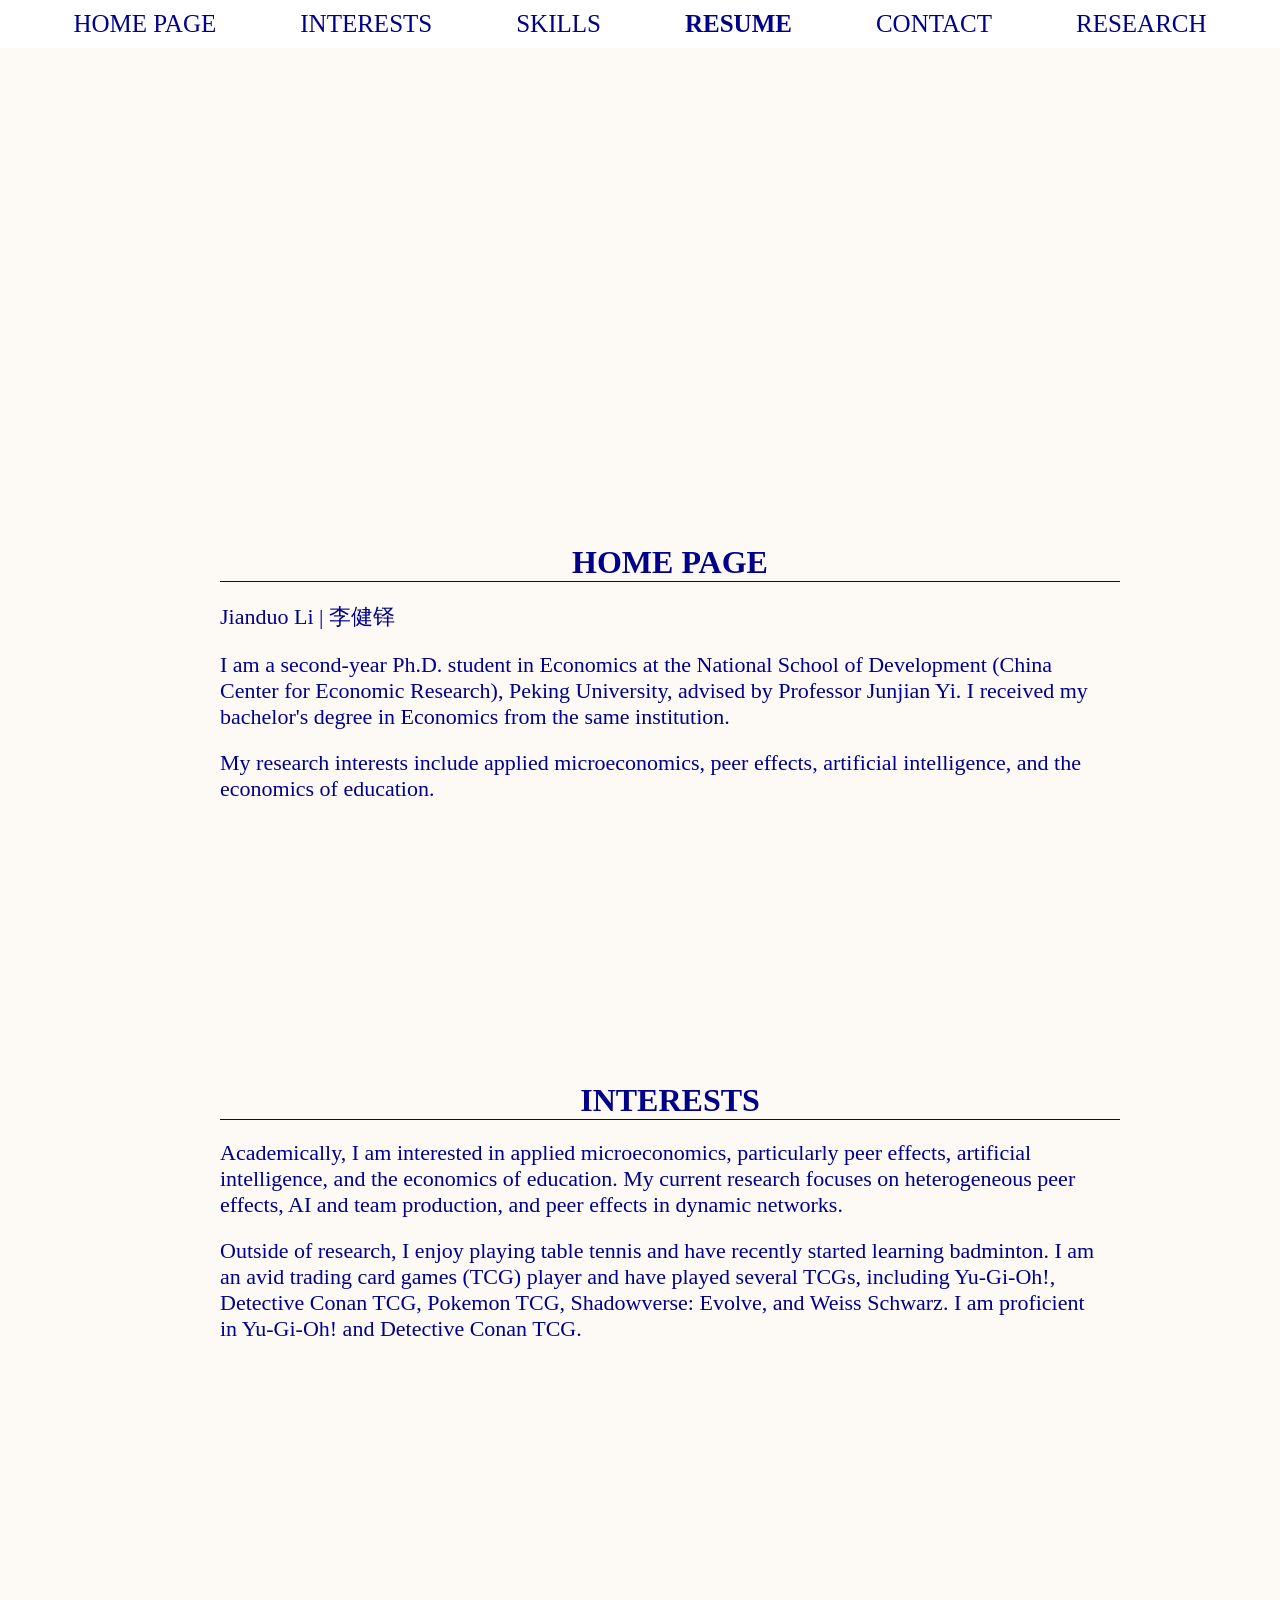
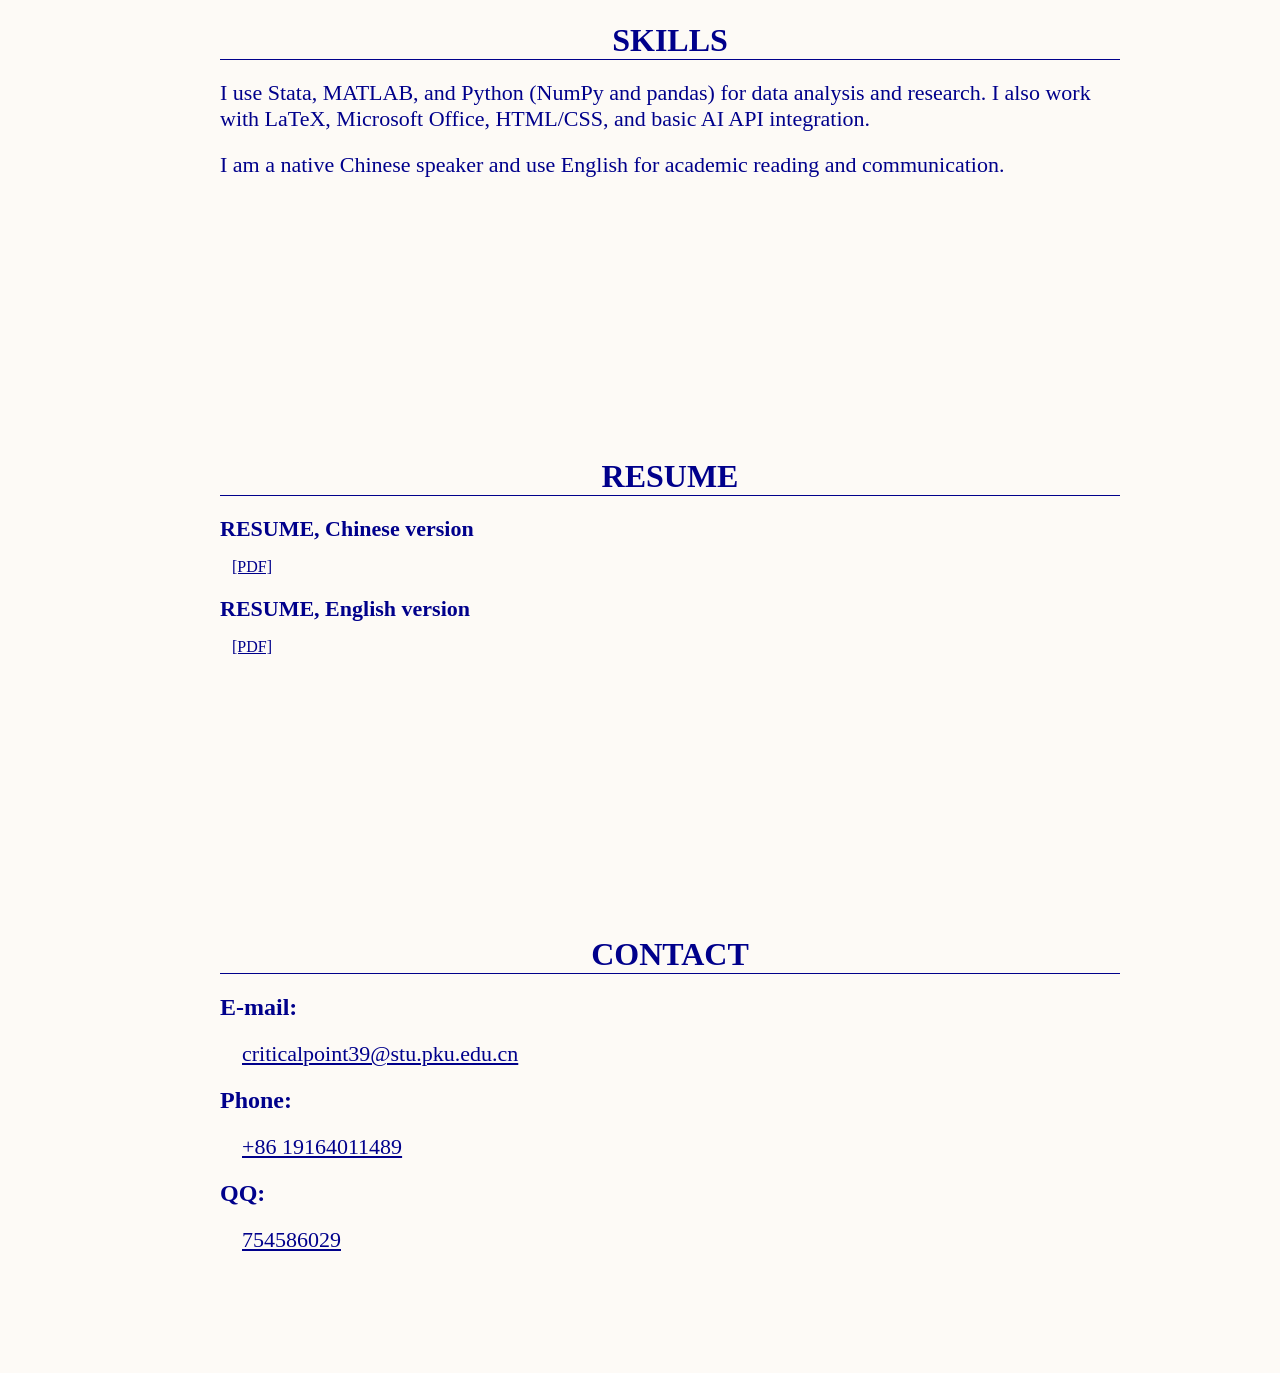
==== index.html @ 70d0a5f9 "Update index.html" ====
<!DOCTYPE html>
<html>

<head>
	<title>Jianduo Li 李健铎 #ECON </title>
	<style>
        h2 {
            color: darkblue;
            font-family: 'Castellar', serif;
            margin-top: 5em;
            font-size: 32px;
            text-align: center;
            padding-top: 0; /* 移除顶部内边距 */
            margin-bottom: 10px; /* 添加底部外边距，以与下面的ul元素间距开一点 */
            margin-left: 60px;
            border-bottom: 1px solid darkblue;
        }

        #section1 h2 {
            margin-top: 17em;
        }

        h3, h5, h6 {
            color: darkblue;
            font-family: 'Castellar', serif;
            margin-top: 6em;
            font-size: 32px;
            text-align: center;
            padding-top: 0; /* 移除顶部内边距 */
            margin-bottom: 10px; /* 添加底部外边距，以与下面的ul元素间距开一点 */
            margin-left: 60px;
        }
        h4 {
            margin-bottom:10em;
        }
        body {
            justify-content: center;
            align-items: center;
            margin: 0 auto;
            padding-bottom: 0px;
            max-width: 65%;
            background-color: #FDFAF6;
			font-family: 'Palatino Linotype', serif;
            color: darkblue;
        }

        nav {
            position: fixed;
            text-align: center;
            top: 0;
            left: 0px;
            right: 0px;
            width: 100%;
            background: #ffffff;
            padding: 10px 0;
            display: block;
            justify-content: initial;
            z-index: 1000;
        }

            nav a {
                font-family: 'Castellar', serif;
                font-weight: lighter;
                font-size: 25px;
                text-align: center;
                margin: 0px 10px;
                padding: 0px;
                display: inline-block;
                text-decoration: none;
                color: darkblue;
            }


        nav a.active {
            font-weight: bold;
        }

        @media screen and (max-width: 1400px) {
            body {
                max-width: 69%;
            }

            nav a {
                margin: 0px 45px;
            }
        }

        @media screen and (max-width: 1300px) {
            body {
                max-width: 75%;
            }

            nav a {
                margin: 0px 40px;
            }
        }

        @media screen and (max-width: 1200px) {
            body {
                max-width: 81%;
            }

            nav a {
                margin: 0px 35px;
            }
        }

        @media screen and (max-width: 1100px) {
            body {
                max-width: 88%;
            }

            nav a {
                margin: 0px 30px;
            }
        }


        @media screen and (max-width: 900px) {
            body {
                max-width: 91%; /* 或您认为合适的比例 */
            }

            nav a {
                margin: 0px 25px;
            }
        }


		a {
			color: darkblue;
			font-family: 'Palatino Linotype', serif;
			font-size: 22px;
			font-weight: bold;
			text-decoration: none;
		}

        p {
            font-size: 16px;
        }

        li {
            margin: 20px;
            font-size: 22px;
        }

        .homepage {
            font-size: 18px;
            margin: 9px;
            text-align: center;
            list-style-type: none;
        }


		.main {
			list-style-type: none;
		}

        .writer {
            font-family: 'Palatino Linotype', serif;
            font-weight: lighter;
            color: darkblue;
            font-size: 16px;
            font-style: italic;
        }

		/* 设置 PDF 链接的字体样式 */
        .pdf-link {
            font-family: 'Palatino Linotype', serif;
            font-weight: lighter;
            color: darkblue; /* 字体颜色 */
            font-size: 16px; /* 字体大小 */
            text-decoration: underline; /* 下划线 */
            font-style: initial;
        }

        .cite {
            font-family: 'Palatino Linotype', serif;
            color: darkblue; /* [cite] 字体颜色 */
            font-size: 22px;
            cursor: pointer; /* 设置鼠标为手形指针 */
            text-decoration: underline; /* 下划线 */
            font-style: initial;
        }

        .grant {
            font-family: 'Palatino Linotype', serif;
            font-size: 20px;
            color: darkblue;
            list-style-type: none;
        }

        .contact {
            font-family: 'Palatino Linotype', serif;
            font-size: 24px;
            color: darkblue;
            font-weight:bold;
            list-style-type: none;
        }

        .section {
            padding-bottom: 100px;
        }


	</style>

	<script>
		document.addEventListener("DOMContentLoaded", function () {
			var sections = document.querySelectorAll(".section");
			var navLinks = document.querySelectorAll("nav a");

			window.addEventListener("scroll", function () {
				sections.forEach(function (section, index) {
					var rect = section.getBoundingClientRect();
					if (rect.top <= window.innerHeight / 2 && rect.bottom >= window.innerHeight / 2) {
						navLinks.forEach(function (link) {
							link.classList.remove("active");
						});
						navLinks[index].classList.add("active");
					}
				});
			});
		});
	</script>

	<script>
		function copyCitation(citationText) {
			var textarea = document.createElement('textarea');
			textarea.value = citationText;
			document.body.appendChild(textarea);
			textarea.select();
			document.execCommand('copy');
			document.body.removeChild(textarea);
			alert('Contact information copied: ' + citationText);
		}
	</script>


</head>

<body>
    <nav>
    <a href="#section1">HOME PAGE</a>
    <a href="#section2">INTERESTS</a>
    <a href="#section3">SKILLS</a>
    <a href="#section4">RESUME</a>
    <a href="#section5">CONTACT</a>
    <a href="https://jianduoli.com/research">RESEARCH</a>
</nav>

    <div id="content">
        <div id="section1" class="section">
            <h2>HOME PAGE</h2>
            <ul>
				<li class="main">
                	Jianduo Li | 李健铎
                </li>
                <li class="main">
                    I am a second-year Ph.D. student in Economics at the National School of Development (China Center for Economic Research), Peking University, advised by Professor Junjian Yi. I received my bachelor's degree in Economics from the same institution.
                </li>
                <li class="main">
                    My research interests include applied microeconomics, peer effects, artificial intelligence, and the economics of education.
                </li>
            </ul>
        </div>
    </div>

    <div id="content">
        <div id="section2" class="section">
            <h2>INTERESTS</h2>
            <ul>
                <li class="main">
                    Academically, I am interested in applied microeconomics, particularly peer effects, artificial intelligence, and the economics of education. My current research focuses on heterogeneous peer effects, AI and team production, and peer effects in dynamic networks.
                </li>
                <li class="main">
                    Outside of research, I enjoy playing table tennis and have recently started learning badminton. I am an avid trading card games (TCG) player and have played several TCGs, including Yu-Gi-Oh!, Detective Conan TCG, Pokemon TCG, Shadowverse: Evolve, and Weiss Schwarz. I am proficient in Yu-Gi-Oh! and Detective Conan TCG.
                </li>
            </ul>
        </div>
    </div>

    <div id="content">
        <div id="section3" class="section">
            <h2>SKILLS</h2>
            <ul>
                <li class="main">
                    I use Stata, MATLAB, and Python (NumPy and pandas) for data analysis and research. I also work with LaTeX, Microsoft Office, HTML/CSS, and basic AI API integration.
                </li>
                <li class="main">
                    I am a native Chinese speaker and use English for academic reading and communication.
                </li>
            </ul>
        </div>
    </div>

    <div id="content">
        <div id="section4" class="section">
            <h2>RESUME</h2>
            <ul>
                <li class="main">
                    <a href="resume-cn.pdf">RESUME, Chinese version</a>
                    <p>&nbsp;&nbsp;&nbsp;<a href="resume-cn.pdf" class="pdf-link">[PDF]</a></p>
                </li>
                <li class="main">
                    <a href="resume_en.pdf">RESUME, English version</a>
                    <p>&nbsp;&nbsp;&nbsp;<a href="resume_en.pdf" class="pdf-link">[PDF]</a></p>
                </li>
            </ul>
        </div>
    </div>
    <div id="content">
        <div id="section5" class="section">
            <h2>CONTACT</h2>
            <ul class="grant">
                <li class="contact">
                    E-mail:
                </li>
                <li>
                    &nbsp;&nbsp;&nbsp;
                    <span class="cite" onmouseover="this.style.color='blue'" onmouseout="this.style.color='red'" onclick="copyCitation('criticalpoint39@stu.pku.edu.cn')">
                        criticalpoint39@stu.pku.edu.cn
                    </span>
                    <br>
                </li>
            </ul>
            <ul class="grant">
                <li class="contact">
                    Phone:
                </li>
                <li>
                    &nbsp;&nbsp;&nbsp;
                    <span class="cite" onmouseover="this.style.color='blue'" onmouseout="this.style.color='red'" onclick="copyCitation('+86 19164011489')">
                        +86 19164011489
                    </span>
                    <br>
                </li>
            </ul>
            <ul class="grant">
                <li class="contact">
                    QQ:
                </li>
                <li>
                    &nbsp;&nbsp;&nbsp;
                    <span class="cite" onmouseover="this.style.color='blue'" onmouseout="this.style.color='red'" onclick="copyCitation('criticalpoint39@stu.pku.edu.cn')">
                        754586029
                    </span>
                    <br>
                </li>
            </ul>
        </div>
    </div>
</body>
</html>
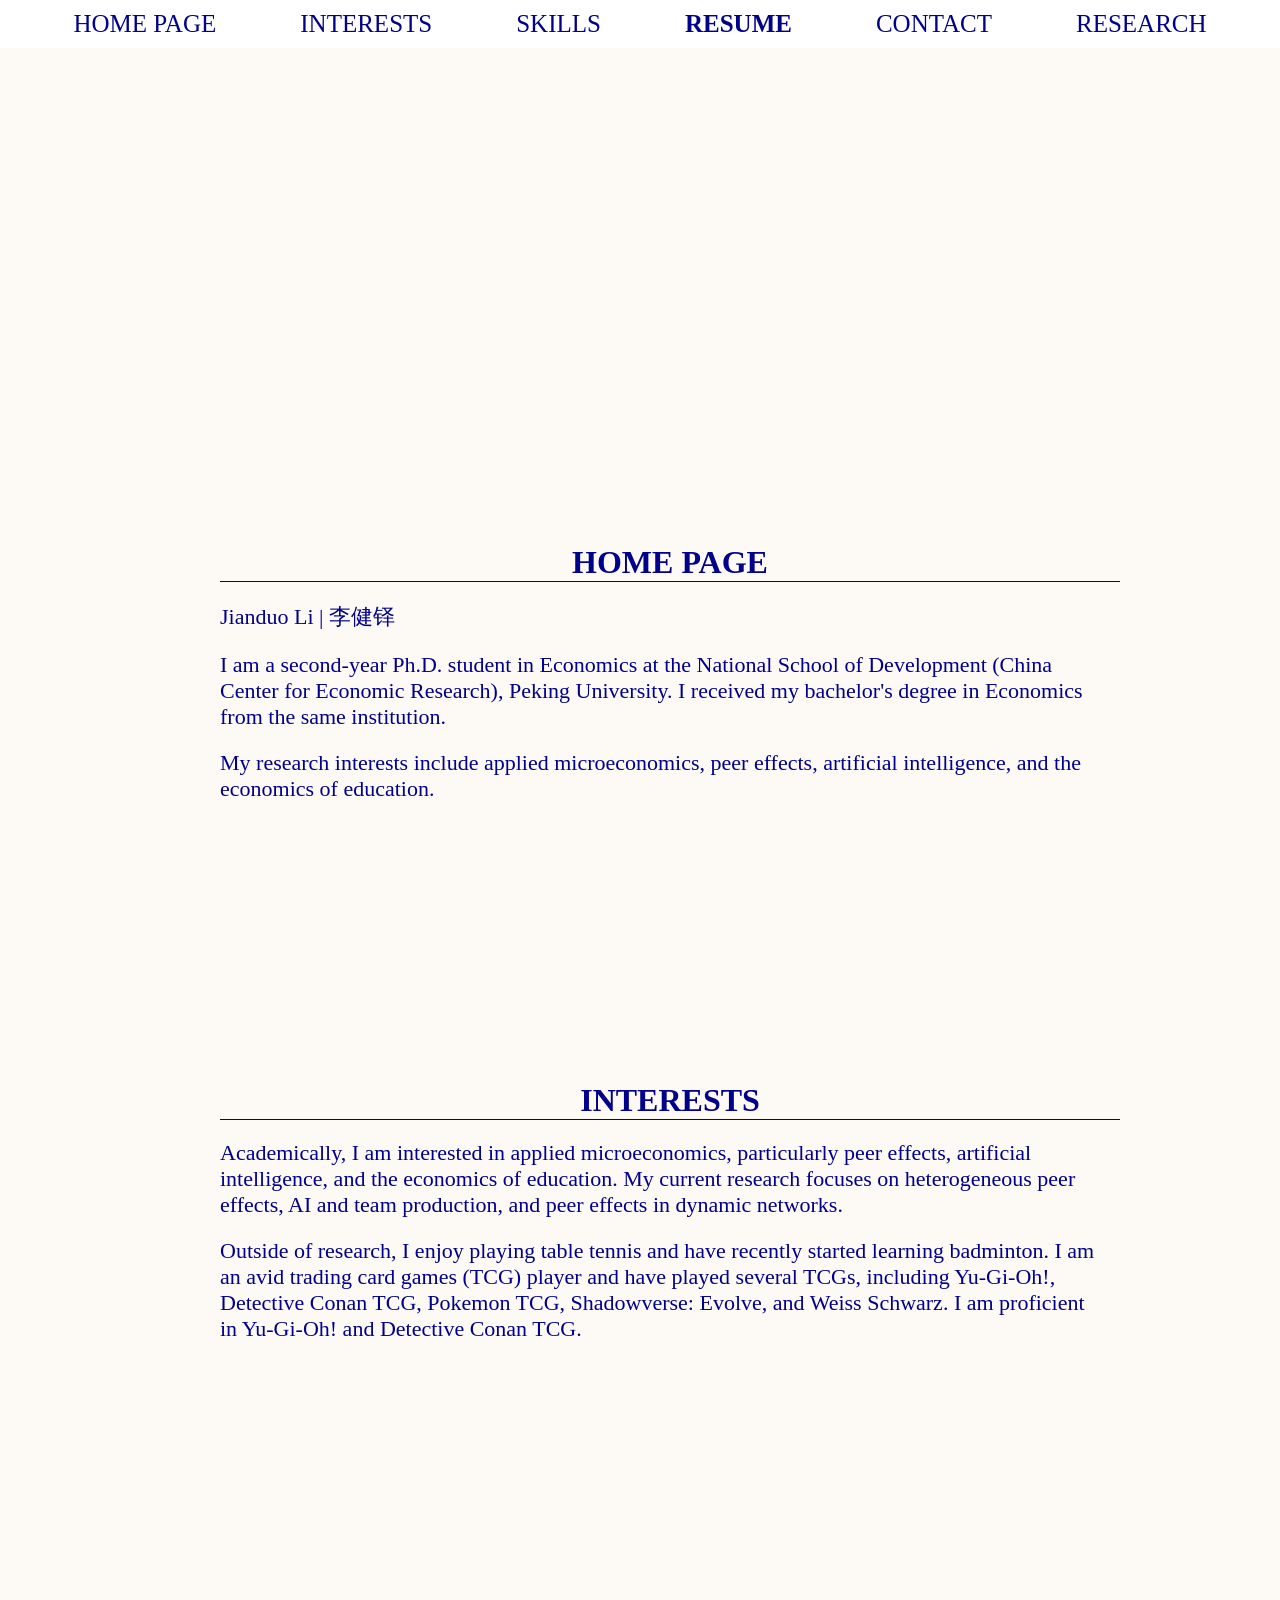
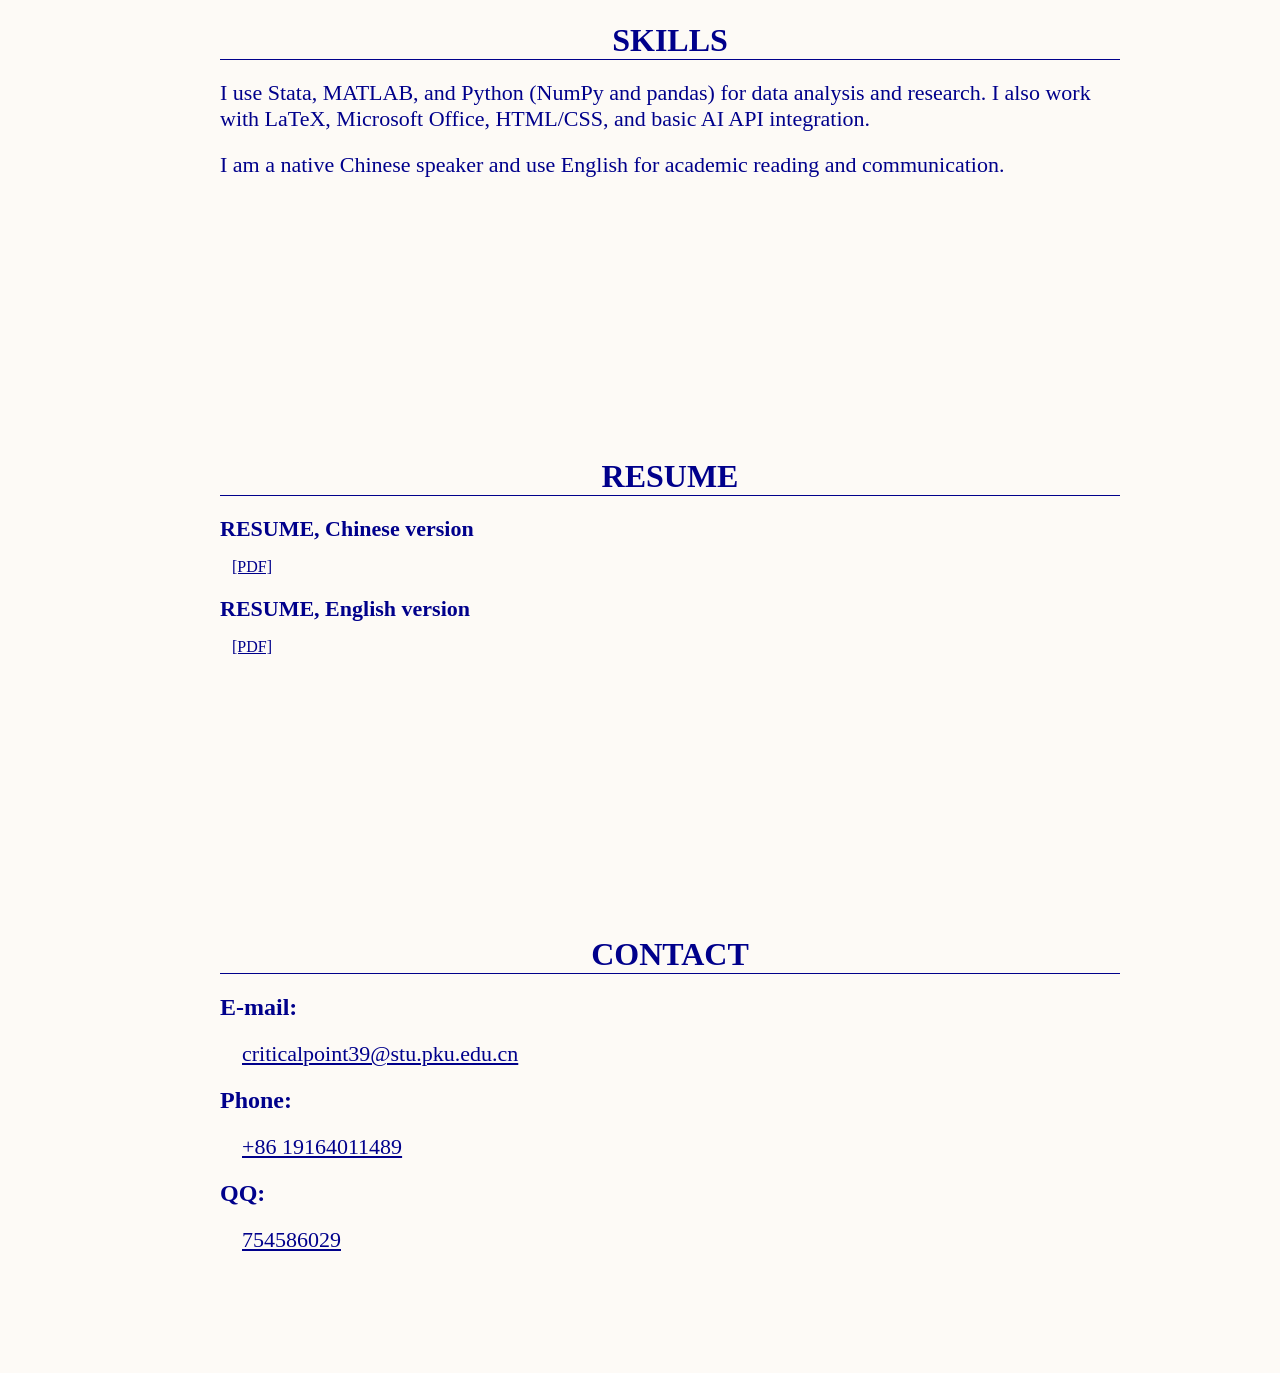
==== commit b96fc583: "Update index.html" ====
--- a/index.html
+++ b/index.html
@@ -3,6 +3,9 @@
 
 <head>
 	<title>Jianduo Li 李健铎 #ECON </title>
+	<link rel="icon" type="image/png" href="favicon.png">
+	<meta name="description"
+      content="李健铎 Jianduo Li，北京大学国家发展研究院经济学博士生，研究方向包括应用微观经济学、同伴效应、人工智能与教育经济学。">
 	<style>
         h2 {
             color: darkblue;
@@ -257,7 +260,7 @@
                 	Jianduo Li | 李健铎
                 </li>
                 <li class="main">
-                    I am a second-year Ph.D. student in Economics at the National School of Development (China Center for Economic Research), Peking University, advised by Professor Junjian Yi. I received my bachelor's degree in Economics from the same institution.
+                    I am a second-year Ph.D. student in Economics at the National School of Development (China Center for Economic Research), Peking University. I received my bachelor's degree in Economics from the same institution.
                 </li>
                 <li class="main">
                     My research interests include applied microeconomics, peer effects, artificial intelligence, and the economics of education.
@@ -342,7 +345,7 @@
                 </li>
                 <li>
                     &nbsp;&nbsp;&nbsp;
-                    <span class="cite" onmouseover="this.style.color='blue'" onmouseout="this.style.color='red'" onclick="copyCitation('criticalpoint39@stu.pku.edu.cn')">
+                    <span class="cite" onmouseover="this.style.color='blue'" onmouseout="this.style.color='red'" onclick="copyCitation('754586029')">
                         754586029
                     </span>
                     <br>
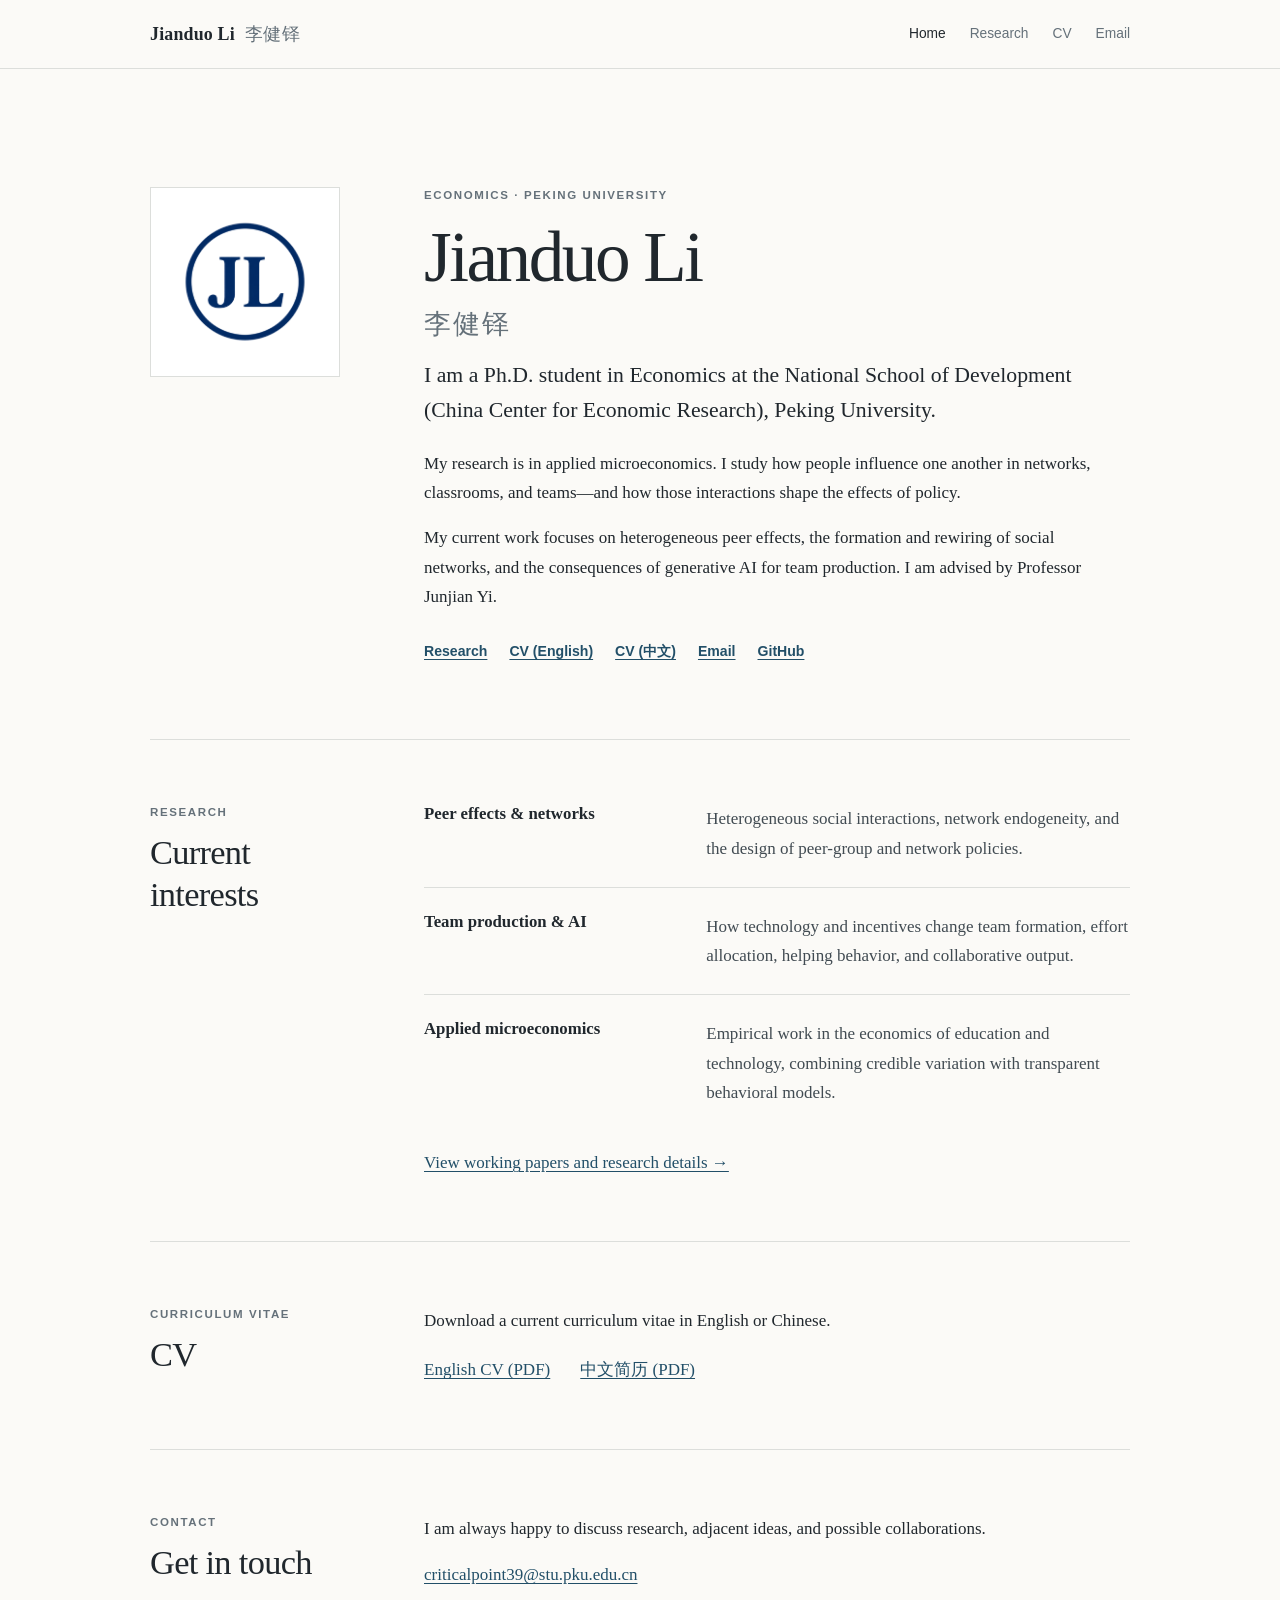
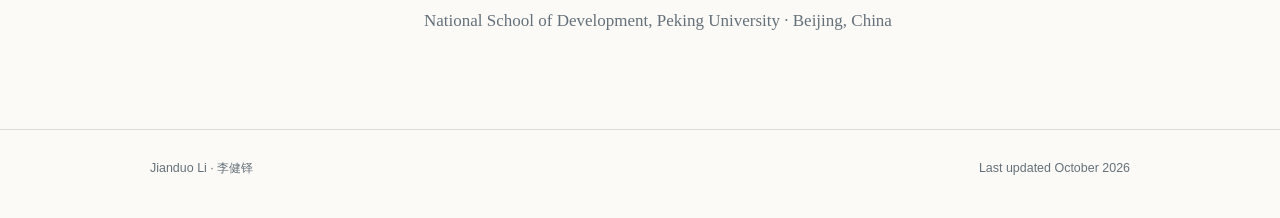
==== commit 8870cc84: "Redesign site with a clean academic layout" ====
--- a/index.html
+++ b/index.html
@@ -1,357 +1,102 @@
-<!DOCTYPE html>
-<html>
-
-<head>
-	<title>Jianduo Li 李健铎 #ECON </title>
-	<link rel="icon" type="image/png" href="favicon.png">
-	<meta name="description"
-      content="李健铎 Jianduo Li，北京大学国家发展研究院经济学博士生，研究方向包括应用微观经济学、同伴效应、人工智能与教育经济学。">
-	<style>
-        h2 {
-            color: darkblue;
-            font-family: 'Castellar', serif;
-            margin-top: 5em;
-            font-size: 32px;
-            text-align: center;
-            padding-top: 0; /* 移除顶部内边距 */
-            margin-bottom: 10px; /* 添加底部外边距，以与下面的ul元素间距开一点 */
-            margin-left: 60px;
-            border-bottom: 1px solid darkblue;
-        }
-
-        #section1 h2 {
-            margin-top: 17em;
-        }
-
-        h3, h5, h6 {
-            color: darkblue;
-            font-family: 'Castellar', serif;
-            margin-top: 6em;
-            font-size: 32px;
-            text-align: center;
-            padding-top: 0; /* 移除顶部内边距 */
-            margin-bottom: 10px; /* 添加底部外边距，以与下面的ul元素间距开一点 */
-            margin-left: 60px;
-        }
-        h4 {
-            margin-bottom:10em;
-        }
-        body {
-            justify-content: center;
-            align-items: center;
-            margin: 0 auto;
-            padding-bottom: 0px;
-            max-width: 65%;
-            background-color: #FDFAF6;
-			font-family: 'Palatino Linotype', serif;
-            color: darkblue;
-        }
-
-        nav {
-            position: fixed;
-            text-align: center;
-            top: 0;
-            left: 0px;
-            right: 0px;
-            width: 100%;
-            background: #ffffff;
-            padding: 10px 0;
-            display: block;
-            justify-content: initial;
-            z-index: 1000;
-        }
-
-            nav a {
-                font-family: 'Castellar', serif;
-                font-weight: lighter;
-                font-size: 25px;
-                text-align: center;
-                margin: 0px 10px;
-                padding: 0px;
-                display: inline-block;
-                text-decoration: none;
-                color: darkblue;
-            }
-
-
-        nav a.active {
-            font-weight: bold;
-        }
-
-        @media screen and (max-width: 1400px) {
-            body {
-                max-width: 69%;
-            }
-
-            nav a {
-                margin: 0px 45px;
-            }
-        }
-
-        @media screen and (max-width: 1300px) {
-            body {
-                max-width: 75%;
-            }
-
-            nav a {
-                margin: 0px 40px;
-            }
-        }
-
-        @media screen and (max-width: 1200px) {
-            body {
-                max-width: 81%;
-            }
-
-            nav a {
-                margin: 0px 35px;
-            }
-        }
-
-        @media screen and (max-width: 1100px) {
-            body {
-                max-width: 88%;
-            }
-
-            nav a {
-                margin: 0px 30px;
-            }
-        }
-
-
-        @media screen and (max-width: 900px) {
-            body {
-                max-width: 91%; /* 或您认为合适的比例 */
-            }
-
-            nav a {
-                margin: 0px 25px;
-            }
-        }
-
-
-		a {
-			color: darkblue;
-			font-family: 'Palatino Linotype', serif;
-			font-size: 22px;
-			font-weight: bold;
-			text-decoration: none;
-		}
-
-        p {
-            font-size: 16px;
-        }
-
-        li {
-            margin: 20px;
-            font-size: 22px;
-        }
-
-        .homepage {
-            font-size: 18px;
-            margin: 9px;
-            text-align: center;
-            list-style-type: none;
-        }
-
-
-		.main {
-			list-style-type: none;
-		}
-
-        .writer {
-            font-family: 'Palatino Linotype', serif;
-            font-weight: lighter;
-            color: darkblue;
-            font-size: 16px;
-            font-style: italic;
-        }
-
-		/* 设置 PDF 链接的字体样式 */
-        .pdf-link {
-            font-family: 'Palatino Linotype', serif;
-            font-weight: lighter;
-            color: darkblue; /* 字体颜色 */
-            font-size: 16px; /* 字体大小 */
-            text-decoration: underline; /* 下划线 */
-            font-style: initial;
-        }
-
-        .cite {
-            font-family: 'Palatino Linotype', serif;
-            color: darkblue; /* [cite] 字体颜色 */
-            font-size: 22px;
-            cursor: pointer; /* 设置鼠标为手形指针 */
-            text-decoration: underline; /* 下划线 */
-            font-style: initial;
-        }
-
-        .grant {
-            font-family: 'Palatino Linotype', serif;
-            font-size: 20px;
-            color: darkblue;
-            list-style-type: none;
-        }
-
-        .contact {
-            font-family: 'Palatino Linotype', serif;
-            font-size: 24px;
-            color: darkblue;
-            font-weight:bold;
-            list-style-type: none;
-        }
-
-        .section {
-            padding-bottom: 100px;
-        }
-
-
-	</style>
-
-	<script>
-		document.addEventListener("DOMContentLoaded", function () {
-			var sections = document.querySelectorAll(".section");
-			var navLinks = document.querySelectorAll("nav a");
-
-			window.addEventListener("scroll", function () {
-				sections.forEach(function (section, index) {
-					var rect = section.getBoundingClientRect();
-					if (rect.top <= window.innerHeight / 2 && rect.bottom >= window.innerHeight / 2) {
-						navLinks.forEach(function (link) {
-							link.classList.remove("active");
-						});
-						navLinks[index].classList.add("active");
-					}
-				});
-			});
-		});
-	</script>
-
-	<script>
-		function copyCitation(citationText) {
-			var textarea = document.createElement('textarea');
-			textarea.value = citationText;
-			document.body.appendChild(textarea);
-			textarea.select();
-			document.execCommand('copy');
-			document.body.removeChild(textarea);
-			alert('Contact information copied: ' + citationText);
-		}
-	</script>
-
-
-</head>
-
-<body>
-    <nav>
-    <a href="#section1">HOME PAGE</a>
-    <a href="#section2">INTERESTS</a>
-    <a href="#section3">SKILLS</a>
-    <a href="#section4">RESUME</a>
-    <a href="#section5">CONTACT</a>
-    <a href="https://jianduoli.com/research">RESEARCH</a>
-</nav>
-
-    <div id="content">
-        <div id="section1" class="section">
-            <h2>HOME PAGE</h2>
-            <ul>
-				<li class="main">
-                	Jianduo Li | 李健铎
-                </li>
-                <li class="main">
-                    I am a second-year Ph.D. student in Economics at the National School of Development (China Center for Economic Research), Peking University. I received my bachelor's degree in Economics from the same institution.
-                </li>
-                <li class="main">
-                    My research interests include applied microeconomics, peer effects, artificial intelligence, and the economics of education.
-                </li>
-            </ul>
-        </div>
-    </div>
-
-    <div id="content">
-        <div id="section2" class="section">
-            <h2>INTERESTS</h2>
-            <ul>
-                <li class="main">
-                    Academically, I am interested in applied microeconomics, particularly peer effects, artificial intelligence, and the economics of education. My current research focuses on heterogeneous peer effects, AI and team production, and peer effects in dynamic networks.
-                </li>
-                <li class="main">
-                    Outside of research, I enjoy playing table tennis and have recently started learning badminton. I am an avid trading card games (TCG) player and have played several TCGs, including Yu-Gi-Oh!, Detective Conan TCG, Pokemon TCG, Shadowverse: Evolve, and Weiss Schwarz. I am proficient in Yu-Gi-Oh! and Detective Conan TCG.
-                </li>
-            </ul>
-        </div>
-    </div>
-
-    <div id="content">
-        <div id="section3" class="section">
-            <h2>SKILLS</h2>
-            <ul>
-                <li class="main">
-                    I use Stata, MATLAB, and Python (NumPy and pandas) for data analysis and research. I also work with LaTeX, Microsoft Office, HTML/CSS, and basic AI API integration.
-                </li>
-                <li class="main">
-                    I am a native Chinese speaker and use English for academic reading and communication.
-                </li>
-            </ul>
-        </div>
-    </div>
-
-    <div id="content">
-        <div id="section4" class="section">
-            <h2>RESUME</h2>
-            <ul>
-                <li class="main">
-                    <a href="resume-cn.pdf">RESUME, Chinese version</a>
-                    <p>&nbsp;&nbsp;&nbsp;<a href="resume-cn.pdf" class="pdf-link">[PDF]</a></p>
-                </li>
-                <li class="main">
-                    <a href="resume_en.pdf">RESUME, English version</a>
-                    <p>&nbsp;&nbsp;&nbsp;<a href="resume_en.pdf" class="pdf-link">[PDF]</a></p>
-                </li>
-            </ul>
-        </div>
-    </div>
-    <div id="content">
-        <div id="section5" class="section">
-            <h2>CONTACT</h2>
-            <ul class="grant">
-                <li class="contact">
-                    E-mail:
-                </li>
-                <li>
-                    &nbsp;&nbsp;&nbsp;
-                    <span class="cite" onmouseover="this.style.color='blue'" onmouseout="this.style.color='red'" onclick="copyCitation('criticalpoint39@stu.pku.edu.cn')">
-                        criticalpoint39@stu.pku.edu.cn
-                    </span>
-                    <br>
-                </li>
-            </ul>
-            <ul class="grant">
-                <li class="contact">
-                    Phone:
-                </li>
-                <li>
-                    &nbsp;&nbsp;&nbsp;
-                    <span class="cite" onmouseover="this.style.color='blue'" onmouseout="this.style.color='red'" onclick="copyCitation('+86 19164011489')">
-                        +86 19164011489
-                    </span>
-                    <br>
-                </li>
-            </ul>
-            <ul class="grant">
-                <li class="contact">
-                    QQ:
-                </li>
-                <li>
-                    &nbsp;&nbsp;&nbsp;
-                    <span class="cite" onmouseover="this.style.color='blue'" onmouseout="this.style.color='red'" onclick="copyCitation('754586029')">
-                        754586029
-                    </span>
-                    <br>
-                </li>
-            </ul>
-        </div>
-    </div>
-</body>
-</html>
+<!doctype html>
+<html lang="en">
+<head>
+  <meta charset="utf-8">
+  <meta name="viewport" content="width=device-width, initial-scale=1">
+  <title>Jianduo Li | Economics</title>
+  <meta name="description" content="Jianduo Li is a Ph.D. student in Economics at Peking University, working on peer effects, social networks, team production, and artificial intelligence.">
+  <link rel="canonical" href="https://jianduoli.com/">
+  <link rel="icon" type="image/png" href="favicon.png">
+  <link rel="stylesheet" href="style.css">
+</head>
+<body>
+  <header class="site-header">
+    <div class="nav-wrap">
+      <a class="site-name" href="/">Jianduo Li <span>李健铎</span></a>
+      <nav class="site-nav" aria-label="Primary navigation">
+        <a href="/" aria-current="page">Home</a>
+        <a href="/research/">Research</a>
+        <a href="#cv">CV</a>
+        <a href="mailto:criticalpoint39@stu.pku.edu.cn">Email</a>
+      </nav>
+    </div>
+  </header>
+
+  <main class="container">
+    <section class="intro" aria-labelledby="intro-title">
+      <img class="monogram" src="favicon.png" alt="Jianduo Li monogram">
+      <div class="intro-copy">
+        <p class="eyebrow">Economics · Peking University</p>
+        <h1 id="intro-title">Jianduo Li <span class="chinese-name" lang="zh-CN">李健铎</span></h1>
+        <p class="lead">I am a Ph.D. student in Economics at the National School of Development (China Center for Economic Research), Peking University.</p>
+        <p>My research is in applied microeconomics. I study how people influence one another in networks, classrooms, and teams—and how those interactions shape the effects of policy.</p>
+        <p>My current work focuses on heterogeneous peer effects, the formation and rewiring of social networks, and the consequences of generative AI for team production. I am advised by Professor Junjian Yi.</p>
+        <div class="link-row" aria-label="Profile links">
+          <a href="/research/">Research</a>
+          <a href="resume_en.pdf">CV (English)</a>
+          <a href="resume-cn.pdf">CV (中文)</a>
+          <a href="mailto:criticalpoint39@stu.pku.edu.cn">Email</a>
+          <a href="https://github.com/cp39">GitHub</a>
+        </div>
+      </div>
+    </section>
+
+    <section class="section" id="research" aria-labelledby="research-title">
+      <div>
+        <p class="section-label">Research</p>
+        <h2 id="research-title">Current interests</h2>
+      </div>
+      <div class="section-body">
+        <ul class="research-list">
+          <li class="research-item">
+            <h3>Peer effects &amp; networks</h3>
+            <p>Heterogeneous social interactions, network endogeneity, and the design of peer-group and network policies.</p>
+          </li>
+          <li class="research-item">
+            <h3>Team production &amp; AI</h3>
+            <p>How technology and incentives change team formation, effort allocation, helping behavior, and collaborative output.</p>
+          </li>
+          <li class="research-item">
+            <h3>Applied microeconomics</h3>
+            <p>Empirical work in the economics of education and technology, combining credible variation with transparent behavioral models.</p>
+          </li>
+        </ul>
+        <p><a href="/research/">View working papers and research details →</a></p>
+      </div>
+    </section>
+
+    <section class="section" id="cv" aria-labelledby="cv-title">
+      <div>
+        <p class="section-label">Curriculum Vitae</p>
+        <h2 id="cv-title">CV</h2>
+      </div>
+      <div class="section-body">
+        <p>Download a current curriculum vitae in English or Chinese.</p>
+        <ul class="cv-links">
+          <li><a href="resume_en.pdf">English CV (PDF)</a></li>
+          <li><a href="resume-cn.pdf">中文简历 (PDF)</a></li>
+        </ul>
+      </div>
+    </section>
+
+    <section class="section" id="contact" aria-labelledby="contact-title">
+      <div>
+        <p class="section-label">Contact</p>
+        <h2 id="contact-title">Get in touch</h2>
+      </div>
+      <div class="section-body">
+        <p>I am always happy to discuss research, adjacent ideas, and possible collaborations.</p>
+        <p><a href="mailto:criticalpoint39@stu.pku.edu.cn">criticalpoint39@stu.pku.edu.cn</a></p>
+        <p class="quiet">National School of Development, Peking University · Beijing, China</p>
+      </div>
+    </section>
+  </main>
+
+  <footer class="site-footer">
+    <div class="footer-wrap">
+      <p>Jianduo Li · 李健铎</p>
+      <p>Last updated October 2026</p>
+    </div>
+  </footer>
+</body>
+</html>
--- a/style.css
+++ b/style.css
@@ -0,0 +1,389 @@
+:root {
+  --paper: #fbfaf7;
+  --surface: #ffffff;
+  --ink: #20272d;
+  --muted: #65717a;
+  --accent: #224f68;
+  --line: #dcdedb;
+  --max-width: 980px;
+}
+
+* {
+  box-sizing: border-box;
+}
+
+html {
+  scroll-behavior: smooth;
+}
+
+body {
+  margin: 0;
+  background: var(--paper);
+  color: var(--ink);
+  font-family: Georgia, "Times New Roman", serif;
+  font-size: 17px;
+  line-height: 1.72;
+  -webkit-font-smoothing: antialiased;
+}
+
+a {
+  color: var(--accent);
+  text-decoration-thickness: 1px;
+  text-underline-offset: 0.2em;
+}
+
+a:hover,
+a:focus-visible {
+  color: #102f42;
+}
+
+a:focus-visible {
+  outline: 2px solid var(--accent);
+  outline-offset: 4px;
+}
+
+.site-header {
+  position: sticky;
+  top: 0;
+  z-index: 10;
+  border-bottom: 1px solid var(--line);
+  background: rgba(251, 250, 247, 0.96);
+}
+
+.nav-wrap {
+  width: min(calc(100% - 40px), var(--max-width));
+  min-height: 68px;
+  margin: 0 auto;
+  display: flex;
+  align-items: center;
+  justify-content: space-between;
+  gap: 28px;
+}
+
+.site-name {
+  color: var(--ink);
+  font-size: 1.12rem;
+  font-weight: 700;
+  letter-spacing: 0.01em;
+  text-decoration: none;
+  white-space: nowrap;
+}
+
+.site-name span {
+  margin-left: 0.35rem;
+  color: var(--muted);
+  font-weight: 400;
+}
+
+.site-nav {
+  display: flex;
+  align-items: center;
+  gap: 24px;
+  font-family: -apple-system, BlinkMacSystemFont, "Segoe UI", sans-serif;
+  font-size: 0.86rem;
+}
+
+.site-nav a {
+  color: var(--muted);
+  text-decoration: none;
+}
+
+.site-nav a:hover,
+.site-nav a:focus-visible,
+.site-nav a[aria-current="page"] {
+  color: var(--ink);
+}
+
+.container {
+  width: min(calc(100% - 40px), var(--max-width));
+  margin: 0 auto;
+}
+
+.intro {
+  display: grid;
+  grid-template-columns: 190px minmax(0, 1fr);
+  gap: clamp(42px, 7vw, 84px);
+  align-items: start;
+  padding: clamp(72px, 10vw, 118px) 0 76px;
+}
+
+.monogram {
+  width: 100%;
+  aspect-ratio: 1;
+  display: block;
+  padding: 18px;
+  border: 1px solid var(--line);
+  background: var(--surface);
+}
+
+.eyebrow,
+.section-label,
+.paper-number {
+  margin: 0 0 12px;
+  color: var(--muted);
+  font-family: -apple-system, BlinkMacSystemFont, "Segoe UI", sans-serif;
+  font-size: 0.72rem;
+  font-weight: 650;
+  letter-spacing: 0.14em;
+  line-height: 1.4;
+  text-transform: uppercase;
+}
+
+h1,
+h2,
+h3 {
+  color: var(--ink);
+  font-weight: 500;
+  line-height: 1.2;
+}
+
+h1 {
+  margin: 0 0 18px;
+  font-size: clamp(2.55rem, 6vw, 4.45rem);
+  letter-spacing: -0.035em;
+}
+
+h1 .chinese-name {
+  display: block;
+  margin-top: 0.45rem;
+  color: var(--muted);
+  font-size: 0.38em;
+  font-weight: 400;
+  letter-spacing: 0.08em;
+}
+
+.lead {
+  max-width: 680px;
+  margin: 0 0 22px;
+  font-size: clamp(1.15rem, 2.2vw, 1.36rem);
+  line-height: 1.58;
+}
+
+.intro-copy p:not(.eyebrow):not(.lead) {
+  max-width: 700px;
+  margin: 0 0 16px;
+}
+
+.link-row {
+  display: flex;
+  flex-wrap: wrap;
+  gap: 8px 22px;
+  margin-top: 28px;
+  font-family: -apple-system, BlinkMacSystemFont, "Segoe UI", sans-serif;
+  font-size: 0.88rem;
+}
+
+.link-row a {
+  font-weight: 600;
+}
+
+.section {
+  display: grid;
+  grid-template-columns: 190px minmax(0, 1fr);
+  gap: clamp(42px, 7vw, 84px);
+  padding: 64px 0;
+  border-top: 1px solid var(--line);
+  scroll-margin-top: 88px;
+}
+
+.section h2 {
+  margin: 0;
+  font-size: clamp(1.65rem, 3vw, 2.15rem);
+  letter-spacing: -0.02em;
+}
+
+.section-body > :first-child {
+  margin-top: 0;
+}
+
+.section-body > :last-child {
+  margin-bottom: 0;
+}
+
+.research-list,
+.paper-list {
+  list-style: none;
+  margin: 0;
+  padding: 0;
+}
+
+.research-item {
+  display: grid;
+  grid-template-columns: minmax(190px, 0.75fr) minmax(0, 1.25fr);
+  gap: 28px;
+  padding: 24px 0;
+  border-top: 1px solid var(--line);
+}
+
+.research-item:first-child {
+  padding-top: 0;
+  border-top: 0;
+}
+
+.research-item h3 {
+  margin: 0;
+  font-size: 1.05rem;
+  font-weight: 600;
+}
+
+.research-item p {
+  margin: 0;
+  color: #414b52;
+}
+
+.cv-links {
+  display: flex;
+  flex-wrap: wrap;
+  gap: 12px 30px;
+  margin: 20px 0 0;
+  padding: 0;
+  list-style: none;
+}
+
+.quiet {
+  color: var(--muted);
+}
+
+.page-intro {
+  max-width: 760px;
+  padding: clamp(66px, 9vw, 104px) 0 68px;
+}
+
+.page-intro h1 {
+  margin-bottom: 22px;
+}
+
+.page-intro p {
+  max-width: 720px;
+  margin: 0;
+  font-size: 1.16rem;
+}
+
+.paper {
+  padding: 42px 0;
+  border-top: 1px solid var(--line);
+}
+
+.paper:first-child {
+  padding-top: 0;
+  border-top: 0;
+}
+
+.paper h3 {
+  max-width: 740px;
+  margin: 0 0 10px;
+  font-size: clamp(1.28rem, 2.5vw, 1.62rem);
+}
+
+.paper-meta {
+  margin: 0 0 20px;
+  color: var(--muted);
+  font-style: italic;
+}
+
+.paper-abstract {
+  margin: 0;
+}
+
+.keywords {
+  margin: 17px 0 0;
+  color: var(--muted);
+  font-family: -apple-system, BlinkMacSystemFont, "Segoe UI", sans-serif;
+  font-size: 0.82rem;
+  line-height: 1.65;
+}
+
+.site-footer {
+  margin-top: 30px;
+  border-top: 1px solid var(--line);
+}
+
+.footer-wrap {
+  width: min(calc(100% - 40px), var(--max-width));
+  margin: 0 auto;
+  padding: 28px 0 38px;
+  display: flex;
+  justify-content: space-between;
+  gap: 20px;
+  color: var(--muted);
+  font-family: -apple-system, BlinkMacSystemFont, "Segoe UI", sans-serif;
+  font-size: 0.78rem;
+}
+
+.footer-wrap p {
+  margin: 0;
+}
+
+@media (max-width: 720px) {
+  .nav-wrap {
+    min-height: auto;
+    padding: 16px 0;
+    align-items: flex-start;
+  }
+
+  .site-name span {
+    display: none;
+  }
+
+  .site-nav {
+    gap: 14px;
+    font-size: 0.8rem;
+  }
+
+  .intro,
+  .section {
+    grid-template-columns: 1fr;
+    gap: 30px;
+  }
+
+  .intro {
+    padding: 58px 0 58px;
+  }
+
+  .monogram {
+    width: 122px;
+    padding: 10px;
+  }
+
+  .section {
+    padding: 50px 0;
+  }
+
+  .research-item {
+    grid-template-columns: 1fr;
+    gap: 8px;
+  }
+
+  .footer-wrap {
+    flex-direction: column;
+    gap: 6px;
+  }
+}
+
+@media (max-width: 430px) {
+  .nav-wrap,
+  .container,
+  .footer-wrap {
+    width: min(calc(100% - 28px), var(--max-width));
+  }
+
+  .nav-wrap {
+    flex-direction: column;
+    gap: 8px;
+  }
+
+  .site-name span {
+    display: inline;
+  }
+
+  .site-nav {
+    width: 100%;
+    gap: 20px;
+  }
+}
+
+@media (prefers-reduced-motion: reduce) {
+  html {
+    scroll-behavior: auto;
+  }
+}
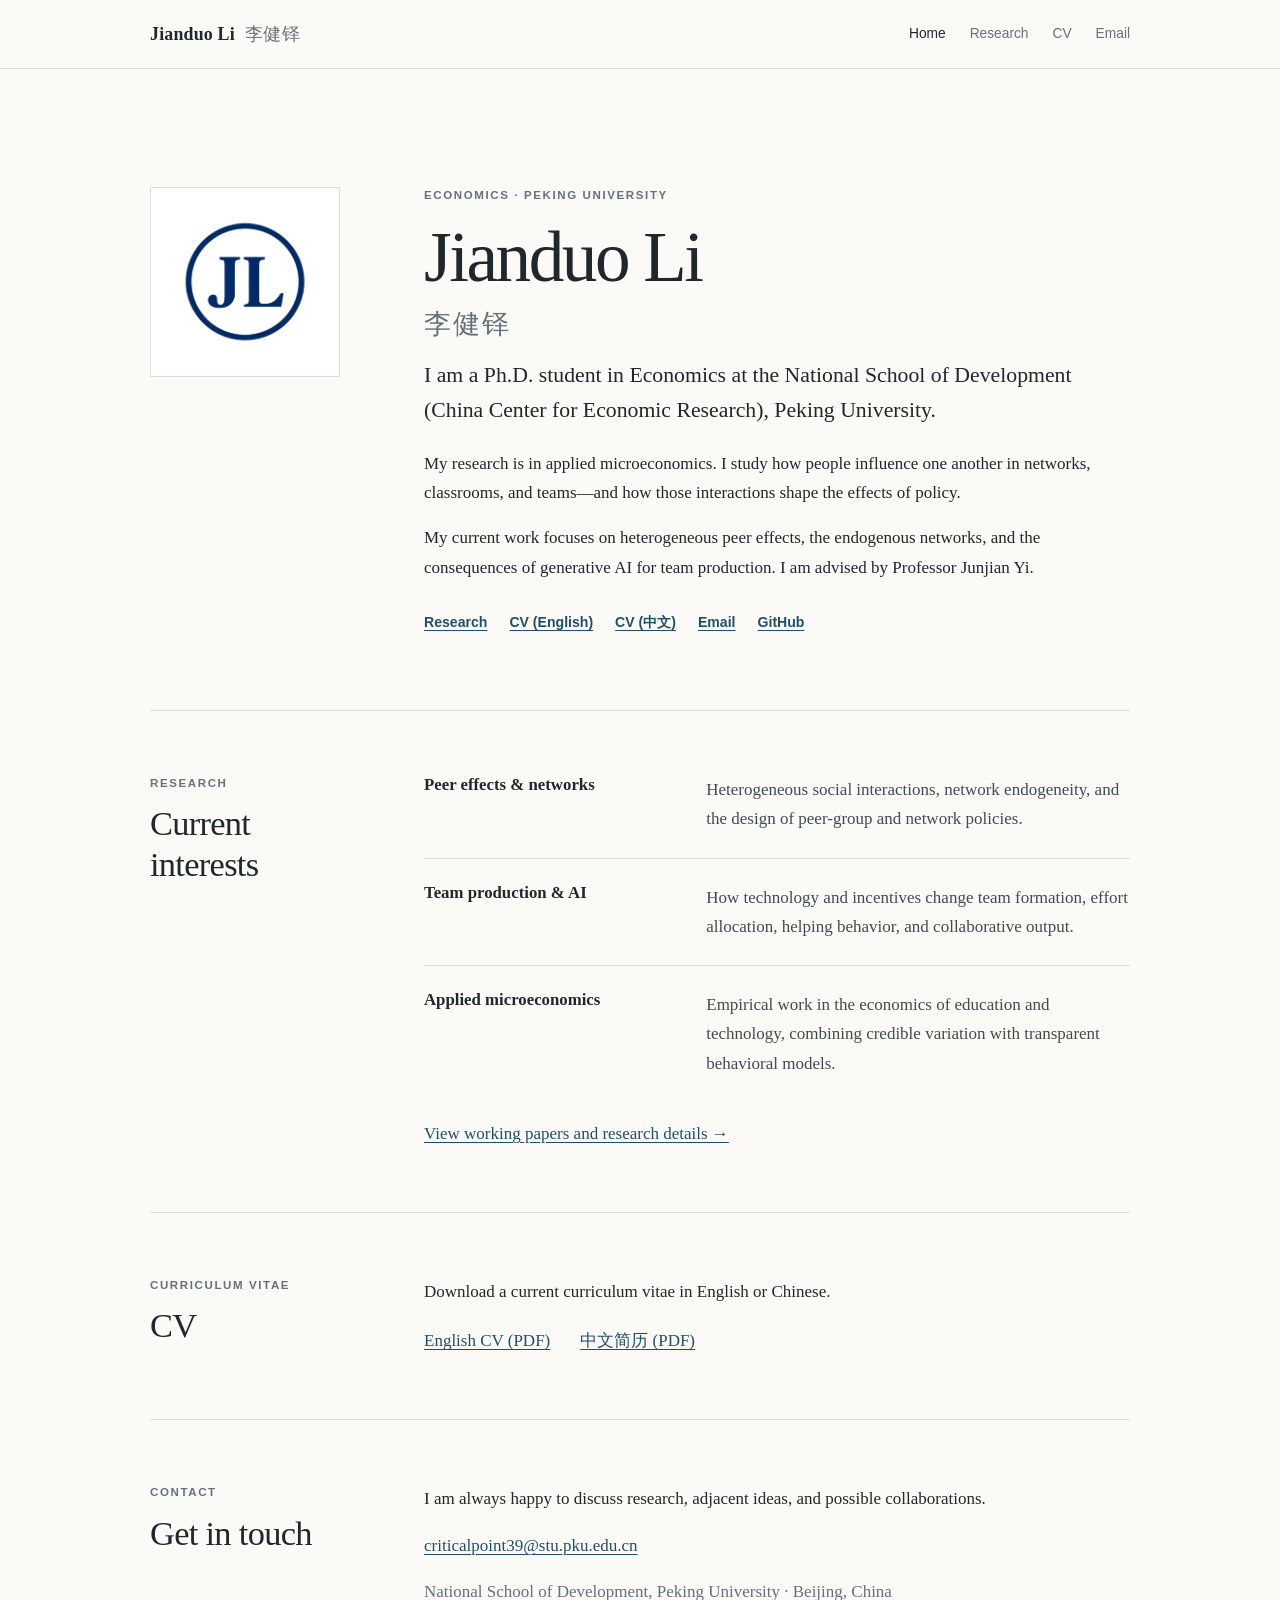
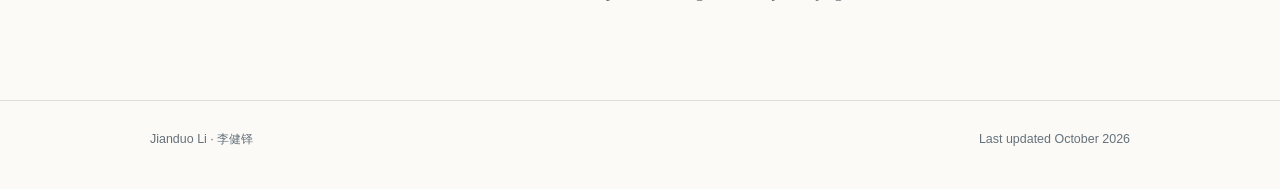
==== commit 5b3861da: "Update research summary and add resume sources" ====
--- a/index.html
+++ b/index.html
@@ -30,7 +30,7 @@
         <h1 id="intro-title">Jianduo Li <span class="chinese-name" lang="zh-CN">李健铎</span></h1>
         <p class="lead">I am a Ph.D. student in Economics at the National School of Development (China Center for Economic Research), Peking University.</p>
         <p>My research is in applied microeconomics. I study how people influence one another in networks, classrooms, and teams—and how those interactions shape the effects of policy.</p>
-        <p>My current work focuses on heterogeneous peer effects, the formation and rewiring of social networks, and the consequences of generative AI for team production. I am advised by Professor Junjian Yi.</p>
+        <p>My current work focuses on heterogeneous peer effects, the endogenous networks, and the consequences of generative AI for team production. I am advised by Professor Junjian Yi.</p>
         <div class="link-row" aria-label="Profile links">
           <a href="/research/">Research</a>
           <a href="resume_en.pdf">CV (English)</a>
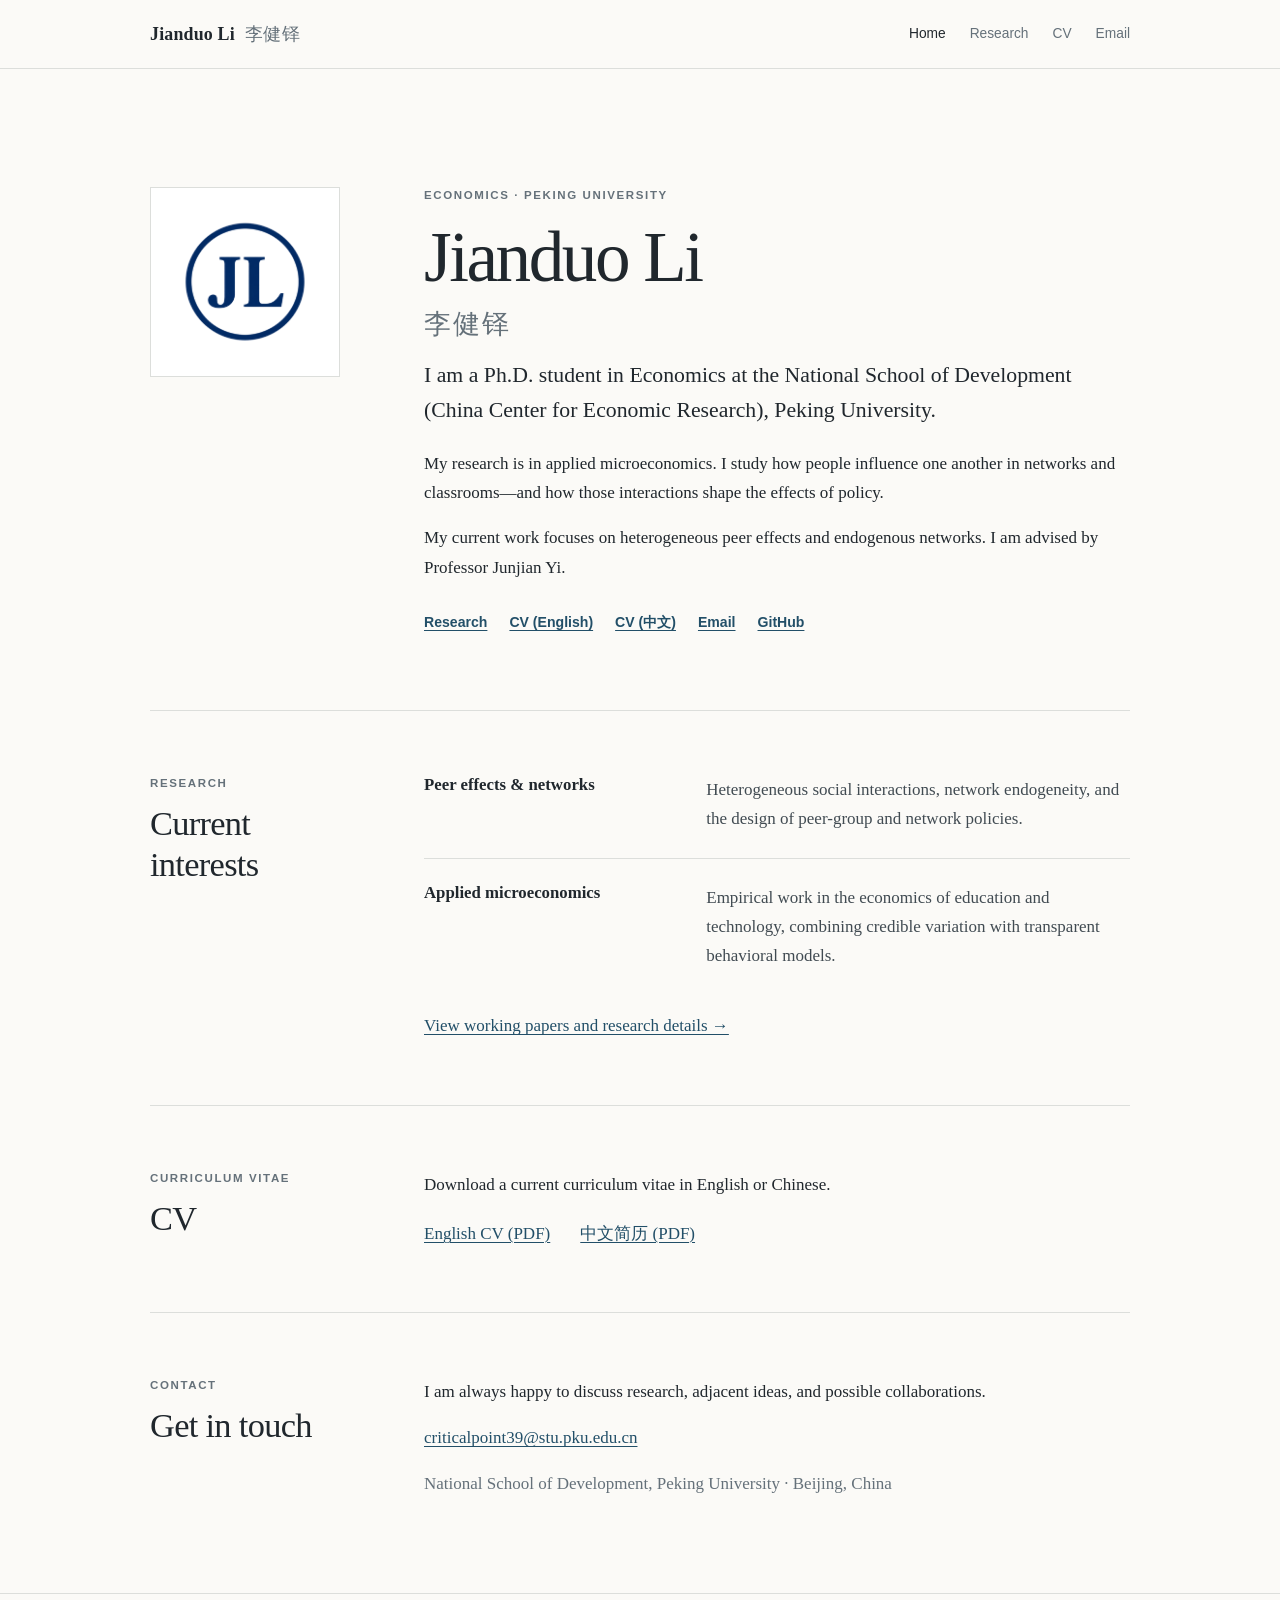
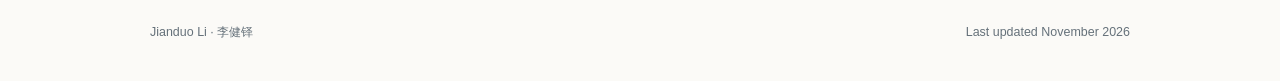
==== commit 4bcaafca: "Temporarily remove AI team project and update research status" ====
--- a/index.html
+++ b/index.html
@@ -4,7 +4,7 @@
   <meta charset="utf-8">
   <meta name="viewport" content="width=device-width, initial-scale=1">
   <title>Jianduo Li | Economics</title>
-  <meta name="description" content="Jianduo Li is a Ph.D. student in Economics at Peking University, working on peer effects, social networks, team production, and artificial intelligence.">
+  <meta name="description" content="Jianduo Li is a Ph.D. student in Economics at Peking University, working on peer effects, social networks, and applied microeconomics.">
   <link rel="canonical" href="https://jianduoli.com/">
   <link rel="icon" type="image/png" href="favicon.png">
   <link rel="stylesheet" href="style.css">
@@ -29,8 +29,8 @@
         <p class="eyebrow">Economics · Peking University</p>
         <h1 id="intro-title">Jianduo Li <span class="chinese-name" lang="zh-CN">李健铎</span></h1>
         <p class="lead">I am a Ph.D. student in Economics at the National School of Development (China Center for Economic Research), Peking University.</p>
-        <p>My research is in applied microeconomics. I study how people influence one another in networks, classrooms, and teams—and how those interactions shape the effects of policy.</p>
-        <p>My current work focuses on heterogeneous peer effects, the endogenous networks, and the consequences of generative AI for team production. I am advised by Professor Junjian Yi.</p>
+        <p>My research is in applied microeconomics. I study how people influence one another in networks and classrooms—and how those interactions shape the effects of policy.</p>
+        <p>My current work focuses on heterogeneous peer effects and endogenous networks. I am advised by Professor Junjian Yi.</p>
         <div class="link-row" aria-label="Profile links">
           <a href="/research/">Research</a>
           <a href="resume_en.pdf">CV (English)</a>
@@ -51,10 +51,6 @@
           <li class="research-item">
             <h3>Peer effects &amp; networks</h3>
             <p>Heterogeneous social interactions, network endogeneity, and the design of peer-group and network policies.</p>
-          </li>
-          <li class="research-item">
-            <h3>Team production &amp; AI</h3>
-            <p>How technology and incentives change team formation, effort allocation, helping behavior, and collaborative output.</p>
           </li>
           <li class="research-item">
             <h3>Applied microeconomics</h3>
@@ -95,7 +91,7 @@
   <footer class="site-footer">
     <div class="footer-wrap">
       <p>Jianduo Li · 李健铎</p>
-      <p>Last updated October 2026</p>
+      <p>Last updated November 2026</p>
     </div>
   </footer>
 </body>
